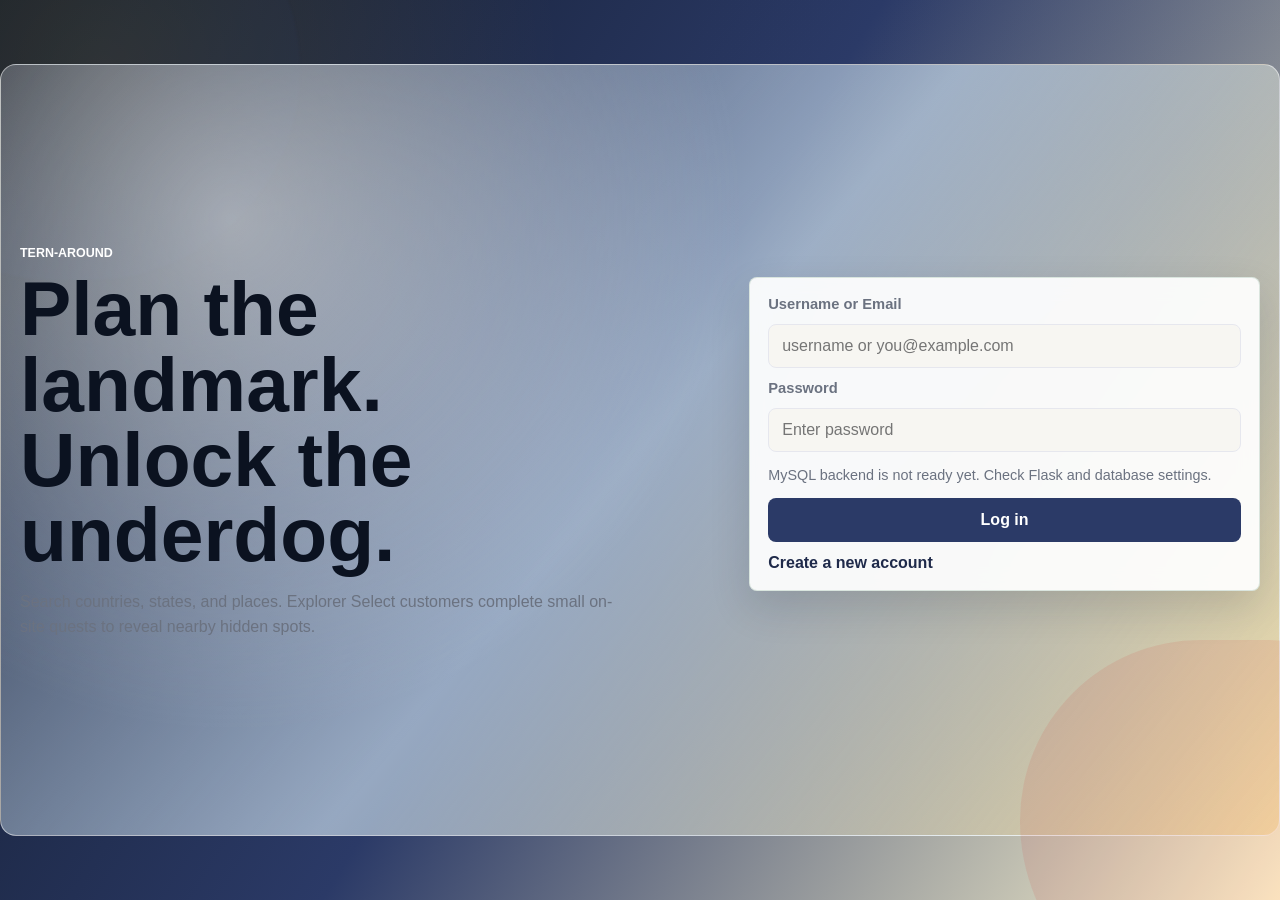
==== index.html @ 27c68b78 "supposed to add favicon" ====
<!DOCTYPE html>
<html lang="en">

<head>
  <meta charset="UTF-8">
  <meta name="viewport" content="width=device-width, initial-scale=1.0, viewport-fit=cover">
  <meta name="mobile-web-app-capable" content="yes">
  <meta name="apple-mobile-web-app-capable" content="yes">
  <meta name="apple-mobile-web-app-status-bar-style" content="default">
  <meta name="theme-color" content="#6366f1">
  <title>Tern-Around</title>
  <link rel="icon" type="image/png" href="favicon.ico" sizes="32x32">
  <link rel="apple-touch-icon" href="favicon.ico">
  <link rel="stylesheet" href="style.css">
</head>

<body>
  <main class="app-shell">
    <section class="login-screen" id="login-screen" aria-labelledby="login-title">
      <div class="brand-panel">
        <p class="eyebrow">Tern-Around</p>
        <h1 id="login-title">Plan the landmark. Unlock the underdog.</h1>
        <p>
          Search countries, states, and places. Explorer Select customers complete small
          on-site quests to reveal nearby hidden spots.
        </p>
      </div>

      <form class="login-card" id="login-form">
        <label for="login-identifier-input">Username or Email</label>
        <input id="login-identifier-input" name="loginIdentifier" type="text" placeholder="username or you@example.com"
          required>

        <label for="login-password-input">Password</label>
        <input id="login-password-input" name="password" type="password" placeholder="Enter password" required>

        <p class="api-status" id="login-status" aria-live="polite"></p>

        <button class="primary-action" type="submit">Log in</button>

        <button class="text-action" type="button" id="go-signup-button">Create a new account</button>
      </form>
    </section>

    <section class="login-screen is-hidden" id="signup-screen" aria-labelledby="signup-title">
      <div class="brand-panel">
        <p class="eyebrow">Tern-Around</p>
        <h1 id="signup-title">Create your travel account.</h1>
        <p>
          Sign up to save your profile, unlock Explorer Select access, and keep your quest progress.
        </p>
      </div>

      <form class="login-card" id="signup-form">
        <label for="signup-username-input">Username</label>
        <input id="signup-username-input" name="username" type="text" placeholder="Choose a username" required>

        <label for="signup-email-input">Email</label>
        <input id="signup-email-input" name="email" type="email" placeholder="you@example.com" required>

        <label for="signup-password-input">Password</label>
        <input id="signup-password-input" name="password" type="password" placeholder="Create password"
          minlength="8" autocomplete="new-password" required>

        <label for="signup-confirm-password-input">Confirm Password</label>
        <input id="signup-confirm-password-input" name="confirmPassword" type="password"
          placeholder="Re-enter password" minlength="8" autocomplete="new-password" required>

        <p class="form-help">Use at least 8 characters with uppercase, lowercase, a number, and a symbol.</p>

        <p class="api-status" id="signup-status" aria-live="polite"></p>

        <button class="primary-action" type="submit">Create account</button>

        <button class="text-action" type="button" id="go-login-button">Back to login</button>
      </form>
    </section>

    <section class="login-screen is-hidden" id="verify-screen" aria-labelledby="verify-title">
      <div class="brand-panel">
        <p class="eyebrow">Tern-Around</p>
        <h1 id="verify-title">Verify your email.</h1>
        <p>
          We sent a 6-digit verification code to your email. Enter it below to activate your account.
        </p>
      </div>

      <form class="login-card" id="verify-form">
        <label for="verify-email-input">Email</label>
        <input id="verify-email-input" name="email" type="email" placeholder="you@example.com" required>

        <label for="verify-code-input">Verification code</label>
        <input id="verify-code-input" name="code" type="text" minlength="6" maxlength="6" placeholder="123456" required>

        <p class="api-status" id="verify-status" aria-live="polite"></p>

        <button class="primary-action" type="submit">Verify email</button>
        <button class="text-action" type="button" id="resend-code-button">Resend code</button>
        <button class="text-action" type="button" id="verify-back-login-button">Back to login</button>
      </form>
    </section>

    <section class="app-view is-hidden" id="app-view" aria-label="Tern-Around travel app">
      <header class="top-bar" id="main-top-bar">
        <div>
          <p class="eyebrow">Tern-Around</p>
          <h1>Where to next?</h1>
        </div>
        <button type="button" class="avatar-chip" id="open-profile-button" aria-label="Open profile">
          <div class="avatar-circle" id="top-bar-avatar">
            <!-- avatar filled by JS -->
          </div>
          <span class="avatar-chip-name" id="user-name">Guest</span>
          <svg class="avatar-chip-caret" width="14" height="14" fill="none" stroke="currentColor" stroke-width="2.5"
            viewBox="0 0 24 24">
            <path stroke-linecap="round" stroke-linejoin="round" d="M19 9l-7 7-7-7" />
          </svg>
        </button>
      </header>

      <!-- hidden element kept for script compat -->
      <nav class="app-nav">
        <span id="pass-status" class="is-hidden">Explorer Select</span>
        <button type="button" class="app-nav-button" id="nav-wishlist-button">Wishlist</button>
      </nav>

      <section id="explore-section">
        <section class="search-panel" aria-label="Search and filters">
          <label for="search-input">Search places</label>
          <div class="api-search-row">
            <input id="search-input" type="search" placeholder="Describe a place, landmark, or feature">
            <button type="button" id="api-search-button">Find place</button>
          </div>
          <p class="api-status" id="api-status">
            Curated places are ready. Describe a place to match it to the best card.
          </p>

          <div class="filter-grid">
            <label>
              Country
              <select id="country-filter"></select>
            </label>
            <label>
              State
              <select id="state-filter"></select>
            </label>
            <label>
              Place type
              <select id="type-filter"></select>
            </label>
          </div>
        </section>

        <section class="content-grid">
          <aside class="place-results" aria-label="Places">
            <div class="section-heading">
              <span class="section-kicker">Explore</span>
              <h2 id="result-count">Places</h2>
            </div>
            <div class="place-list" id="place-list"></div>
          </aside>

          <article class="detail-panel" id="detail-panel" aria-live="polite"></article>
        </section>

        <section class="booking-panel" aria-labelledby="booking-title">
          <div class="section-heading">
            <div>
              <span class="section-kicker">Book</span>
              <h2 id="booking-title">Flights and stays</h2>
            </div>
            <p id="booking-destination">Select a place to build booking searches.</p>
          </div>

          <form class="booking-form" id="booking-form">
            <label>
              From
              <input id="origin-input" name="origin" type="text" placeholder="Leave blank to use nearest airport">
            </label>
            <label>
              Depart
              <input id="depart-date-input" name="departDate" type="date" required>
            </label>
            <label>
              Return
              <input id="return-date-input" name="returnDate" type="date">
            </label>
            <label>
              Travelers
              <input id="travelers-input" name="travelers" type="number" min="1" max="9" value="1" required>
            </label>
            <button class="primary-action" id="booking-search-button" type="submit">Find booking options</button>
          </form>

          <div class="booking-results" id="results-container" aria-live="polite">
            <p>Choose dates to compare routes, stays, and packages for the selected place.</p>
          </div>
        </section>
      </section>

      <section class="is-hidden" id="profile-section" aria-label="Profile section">
        <header class="profile-page-header">
          <div class="profile-header-left">
            <button type="button" class="back-button" id="close-profile-button">
              <svg width="20" height="20" fill="none" stroke="currentColor" stroke-width="2" viewBox="0 0 24 24">
                <path stroke-linecap="round" stroke-linejoin="round" d="M10 19l-7-7m0 0l7-7m-7 7h18"></path>
              </svg>
              Back to Explore
            </button>
            <h1 class="profile-page-title">Your Profile</h1>
          </div>
          <button type="button" class="logout-button" id="profile-logout-button">
            <svg width="18" height="18" fill="none" stroke="currentColor" stroke-width="2" viewBox="0 0 24 24">
              <path stroke-linecap="round" stroke-linejoin="round"
                d="M17 16l4-4m0 0l-4-4m4 4H7m6 4v1a3 3 0 01-3 3H6a3 3 0 01-3-3V7a3 3 0 013-3h4a3 3 0 013 3v1" />
            </svg>
            Log out
          </button>
        </header>
        <div class="content-grid profile-grid">
          <article class="detail-panel profile-card">
            <div class="detail-content">
              <div class="section-heading">
                <div>
                  <span class="section-kicker">Profile</span>
                  <h2>Contact details</h2>
                </div>
              </div>
              <div id="profile-contact-details"></div>
            </div>
          </article>

          <article class="detail-panel profile-card">
            <div class="detail-content">
              <div class="section-heading">
                <div>
                  <span class="section-kicker">Achievements</span>
                  <h2>Visited badges</h2>
                </div>
              </div>
              <div id="profile-badges"></div>
            </div>
          </article>
        
              <article class="detail-panel profile-card">
                <div class="detail-content">
                  <div class="section-heading">
                    <div>
                      <span class="section-kicker">Wishlist</span>
                      <h2>Wishlist badges</h2>
                    </div>
                  </div>
                  <div id="profile-wishlist-badges"></div>
                </div>
              </article>
        </div>
      </section>

      <section class="is-hidden" id="badges-all-section" aria-label="All visited locations">
        <header class="profile-page-header">
          <div class="profile-header-left">
            <button type="button" class="back-button" id="badges-back-button">
              <svg width="20" height="20" fill="none" stroke="currentColor" stroke-width="2" viewBox="0 0 24 24"><path stroke-linecap="round" stroke-linejoin="round" d="M10 19l-7-7m0 0l7-7m-7 7h18"></path></svg>
              Back to Profile
            </button>
            <h1 class="profile-page-title">Visited Locations</h1>
          </div>
        </header>
        <div id="badges-all-grid"></div>
      </section>

      <section class="is-hidden" id="wishlist-section" aria-label="Wishlist section">
        <header class="profile-page-header">
          <div class="profile-header-left">
            <button type="button" class="back-button" id="wishlist-back-button">
              <svg width="20" height="20" fill="none" stroke="currentColor" stroke-width="2" viewBox="0 0 24 24"><path stroke-linecap="round" stroke-linejoin="round" d="M10 19l-7-7m0 0l7-7m-7 7h18"></path></svg>
              Back to Explore
            </button>
            <h1 class="profile-page-title">Wishlist</h1>
          </div>
        </header>
        <article class="detail-panel wishlist-card">
          <div class="detail-content">
            <div class="section-heading">
              <div>
                <span class="section-kicker">Wishlist</span>
                <h2>Saved locations</h2>
              </div>
            </div>
            <div id="wishlist-list"></div>
          </div>
        </article>
      </section>
    </section>
  </main>

  <!-- Logout confirmation modal -->
  <div class="modal-backdrop is-hidden" id="logout-modal" role="dialog" aria-modal="true"
    aria-labelledby="logout-modal-title">
    <div class="modal-card">
      <div class="modal-icon">👋</div>
      <h2 id="logout-modal-title">Log out?</h2>
      <p>You'll need to sign back in to access your saved trips and profile.</p>
      <div class="modal-actions">
        <button type="button" class="modal-cancel-btn" id="logout-cancel-btn">Cancel</button>
        <button type="button" class="modal-confirm-btn" id="logout-confirm-btn">Yes, log out</button>
      </div>
    </div>
  </div>

  <script src="script.js"></script>
</body>

</html>
---- style.css ----
:root {
  color-scheme: light;
  --ink: #0b1220; /* deep ink */
  --muted: #6b7280; /* soft gray */
  --paper: #f7f6f2; /* warm off-white */
  --panel: #ffffff;
  --line: #e6e7ee; /* subtle divider */
  --accent: #2b3a67; /* Pokemon Go navy */
  --accent-dark: #1f2a4a; /* darker navy */
  --sun: #ffd400; /* Pokemon yellow accent */
  --coral: #d62e2e; /* pokeball red */
  --sky: #d9e9ff; /* pale sky */
  --shadow: 0 16px 40px rgba(11, 18, 32, 0.14);
}

* {
  box-sizing: border-box;
}

body {
  margin: 0;
  min-height: 100vh;
  font-family: Arial, Helvetica, sans-serif;
  color: var(--ink);
  background:
    radial-gradient(circle at 8% 8%, rgba(255, 212, 64, 0.12), transparent 32%),
    radial-gradient(circle at 90% 12%, rgba(43, 58, 103, 0.12), transparent 34%),
    linear-gradient(122deg, #0f1724 0%, #2b3a67 48%, #fff7d0 100%);
  background-attachment: fixed;
  background-size: cover;
  background-position: center;
}

body::before,
body::after {
  content: "";
  position: fixed;
  z-index: -1;
  pointer-events: none;
}

body::before {
  top: -140px;
  left: -120px;
  width: 420px;
  height: 420px;
  border-radius: 45% 55% 55% 45%;
  background: rgba(43, 58, 103, 0.12);
  filter: blur(1px);
}

body::after {
  right: -120px;
  bottom: -120px;
  width: 380px;
  height: 380px;
  border-radius: 58% 42% 36% 64%;
  background: rgba(214, 46, 46, 0.10);
}

button,
input,
select,
textarea {
  font: inherit;
}

button,
input,
select,
a {
  border-radius: 8px;
}

button {
  cursor: pointer;
}

.app-shell {
  width: min(1240px, calc(100% - 32px));
  min-height: 100vh;
  margin: 0 auto;
  padding: 28px 0;
}

.is-hidden {
  display: none !important;
}

.login-screen {
  position: relative;
  min-height: calc(100vh - 56px);
  display: grid;
  grid-template-columns: minmax(280px, 0.95fr) minmax(320px, 0.7fr);
  align-items: center;
  gap: 36px;
}

.login-screen::before {
  content: "";
  position: absolute;
  inset: 36px -20px;
  z-index: -1;
  border-radius: 16px;
  background:
    radial-gradient(circle at 18% 20%, rgba(255, 255, 255, 0.48), transparent 42%),
    linear-gradient(130deg, rgba(43, 58, 103, 0.14), rgba(223, 243, 255, 0.6), rgba(244, 185, 66, 0.24));
  border: 1px solid rgba(255, 255, 255, 0.5);
}

.brand-panel {
  max-width: 620px;
}

.eyebrow,
.section-kicker,
.lock-label,
.unlock-label {
  display: block;
  margin: 0 0 8px;
  color: var(--accent-dark);
  font-size: 0.78rem;
  font-weight: 700;
  letter-spacing: 0;
  text-transform: uppercase;
}

/* Top-bar eyebrow should be light on dark header */
#main-top-bar .eyebrow {
  color: #ffffff;
}

h1,
h2,
h3,
p {
  margin-top: 0;
}

h1 {
  margin-bottom: 18px;
  font-size: clamp(2.35rem, 6vw, 5.4rem);
  line-height: 0.98;
}

h2 {
  margin-bottom: 0;
}

h3 {
  margin-bottom: 8px;
}

p {
  color: var(--muted);
  line-height: 1.55;
}

.login-card,
.search-panel,
.place-results,
.detail-panel,
.user-card,
.booking-panel {
  border: 1px solid rgba(215, 227, 220, 0.92);
  border-radius: 8px;
  background: rgba(255, 255, 255, 0.92);
  box-shadow: var(--shadow);
  backdrop-filter: blur(10px);
}

.login-card .api-status {
  min-height: 1.1rem;
}

.login-card {
  display: grid;
  gap: 12px;
  padding: 18px;
  margin-bottom: 2rem;
}

.login-screen .brand-panel {
  padding-right: 8px;
}

/* Ensure the small eyebrow in the login/brand panel is visible on dark background */
.login-screen .brand-panel .eyebrow {
  color: #ffffff;
}

.login-card label,
.search-panel label,
.booking-form label {
  color: var(--muted);
  font-size: 0.92rem;
  font-weight: 700;
}

/* Prevent long label text from overflowing their containers */
.login-card label {
  overflow-wrap: anywhere;
  word-break: break-word;
}

.login-card input,
.search-panel input,
.search-panel select,
.booking-form input {
  width: 100%;
  min-width: 0;
  border: 1px solid var(--line);
  padding: 12px 13px;
  color: var(--ink);
  background: var(--paper);
}

.login-card input:focus,
.search-panel input:focus,
.search-panel select:focus,
.booking-form input:focus {
  outline: 3px solid rgba(43, 58, 103, 0.22);
  border-color: var(--accent);
}

.select-toggle {
  display: flex;
  align-items: center;
  gap: 8px;
  min-height: 42px;
  margin-top: 4px;
  padding: 9px 10px;
  border: 1px solid var(--line);
  border-radius: 8px;
  color: var(--muted);
  background: var(--paper);
  cursor: pointer;
}

.select-toggle input {
  width: 18px;
  height: 18px;
  accent-color: var(--accent);
}

.primary-action {
  min-height: 44px;
  border: 0;
  padding: 0 16px;
  color: #ffffff;
  font-weight: 700;
  background: var(--accent);
}

.primary-action:hover {
  background: var(--accent-dark);
}

.text-action {
  border: 0;
  padding: 0;
  color: var(--accent-dark);
  font-weight: 700;
  text-align: left;
  background: transparent;
}

.text-action:hover {
  color: var(--coral);
}

.top-bar {
  display: flex;
  align-items: flex-start;
  justify-content: space-between;
  gap: 18px;
  margin-bottom: 18px;
}

.app-nav {
  display: flex;
  gap: 10px;
  margin-bottom: 18px;
}

.app-nav-button {
  min-height: 38px;
  border: 1px solid var(--line);
  padding: 0 14px;
  color: var(--ink);
  font-weight: 700;
  background: rgba(255, 255, 255, 0.82);
}

.app-nav-button.is-active {
  color: #ffffff;
  border-color: var(--accent);
  background: var(--accent);
}

.top-bar h1 {
  margin-bottom: 0;
  font-size: clamp(2rem, 5vw, 4.2rem);
}

/* Make main headings and back/profile labels light for contrast */
.top-bar h1,
.profile-page-title,
.back-button {
  color: #ffffff;
  text-shadow: 0 2px 6px rgba(11, 18, 32, 0.55);
}

.back-button svg,
.profile-page-header svg,
#main-top-bar svg {
  color: inherit; /* ensure svg strokes follow text color */
}

.secondary-action {
  min-height: 44px;
  border: 1px solid var(--line);
  padding: 0 16px;
  color: var(--ink);
  font-weight: 700;
  background: #eaf5ef;
}

.secondary-action:hover {
  border-color: var(--accent);
}

.user-card {
  display: grid;
  gap: 6px;
  min-width: 220px;
  padding: 14px;
}

.user-card span {
  color: var(--muted);
}

.user-card button {
  min-height: 34px;
  border: 1px solid var(--line);
  color: var(--ink);
  background: var(--sky);
}

.search-panel {
  display: grid;
  gap: 12px;
  margin-bottom: 18px;
  padding: 18px;
}

.booking-panel {
  display: grid;
  gap: 14px;
  margin-top: 18px;
  padding: 18px;
}

.api-search-row {
  display: grid;
  grid-template-columns: 1fr auto;
  gap: 10px;
}

.api-search-row button {
  border: 0;
  padding: 0 16px;
  color: #ffffff;
  font-weight: 700;
  background: var(--accent);
}

.api-search-row button:hover {
  background: var(--accent-dark);
}

.api-search-row button:disabled {
  cursor: wait;
  opacity: 0.72;
}

.api-status,
.source-note {
  margin-bottom: 0;
  font-size: 0.9rem;
}

.filter-grid {
  display: grid;
  grid-template-columns: repeat(3, minmax(0, 1fr));
  gap: 12px;
}

.filter-grid label {
  display: grid;
  gap: 7px;
}

.booking-form {
  display: grid;
  grid-template-columns: minmax(180px, 1.2fr) repeat(3, minmax(130px, 0.8fr)) auto;
  align-items: end;
  gap: 12px;
}

.booking-form label {
  display: grid;
  gap: 7px;
}

.booking-results {
  display: grid;
  grid-template-columns: repeat(3, minmax(0, 1fr));
  gap: 12px;
}

.booking-results > p {
  grid-column: 1 / -1;
  margin-bottom: 0;
}

.booking-card {
  display: grid;
  gap: 8px;
  min-width: 0;
  padding: 14px;
  border: 1px solid var(--line);
  border-radius: 8px;
  background: var(--paper);
}

.booking-card span {
  color: var(--accent-dark);
  font-size: 0.78rem;
  font-weight: 700;
  text-transform: uppercase;
}

.booking-card h3,
.booking-card p {
  margin-bottom: 0;
}

.booking-card small {
  color: var(--muted);
}

.booking-card a {
  display: inline-flex;
  align-items: center;
  justify-content: center;
  min-height: 38px;
  margin-top: 4px;
  padding: 0 12px;
  color: #ffffff;
  font-weight: 700;
  text-decoration: none;
  background: var(--accent);
}

.booking-card a:hover {
  background: var(--accent-dark);
}

.content-grid {
  display: grid;
  grid-template-columns: minmax(280px, 0.82fr) minmax(360px, 1.18fr);
  align-items: start;
  gap: 18px;
}

.place-results {
  padding: 16px;
}

.section-heading {
  display: flex;
  align-items: flex-start;
  justify-content: space-between;
  gap: 12px;
  margin-bottom: 12px;
}

.place-list {
  display: grid;
  gap: 10px;
  max-height: 720px;
  overflow: auto;
  padding-right: 4px;
}

.place-card {
  display: grid;
  grid-template-columns: 108px 1fr;
  gap: 12px;
  width: 100%;
  min-width: 0;
  padding: 0;
  border: 1px solid var(--line);
  color: var(--ink);
  text-align: left;
  background: var(--panel);
  overflow: hidden;
}

.place-card.is-active {
  border-color: var(--accent);
  box-shadow: inset 0 0 0 2px rgba(43, 58, 103, 0.18);
}

.place-card img {
  width: 108px;
  height: 112px;
  object-fit: cover;
}

.place-card span {
  display: grid;
  align-content: center;
  gap: 4px;
  min-width: 0;
  padding: 10px 10px 10px 0;
}

.place-card strong,
.place-card small,
.place-card em {
  overflow-wrap: anywhere;
}

.place-card small {
  color: var(--muted);
}

.place-card em {
  color: var(--accent-dark);
  font-style: normal;
  font-weight: 700;
}

.detail-panel {
  overflow: hidden;
}

.detail-image {
  width: 100%;
  height: 260px;
  object-fit: cover;
}

.detail-content {
  display: grid;
  gap: 16px;
  padding: 18px;
}

.detail-heading {
  display: flex;
  align-items: flex-start;
  justify-content: space-between;
  gap: 14px;
}

.type-pill {
  flex: 0 0 auto;
  padding: 8px 10px;
  border-radius: 8px;
  color: var(--accent-dark);
  font-weight: 700;
  background: var(--sky);
}

.travel-actions {
  display: grid;
  grid-template-columns: repeat(2, minmax(0, 1fr));
  gap: 10px;
}

.travel-actions a {
  display: grid;
  gap: 5px;
  min-width: 0;
  min-height: 64px;
  padding: 12px;
  border: 1px solid var(--line);
  color: var(--ink);
  text-decoration: none;
  background: var(--paper);
}

.travel-actions a:hover {
  border-color: var(--accent);
}

.travel-actions span {
  font-weight: 700;
}

.travel-actions small {
  color: var(--muted);
}

.transport-panel,
.ticket-panel,
.quest-panel,
.hidden-panel,
.empty-state {
  padding: 16px;
  border-radius: 8px;
}

.transport-panel {
  background: var(--paper);
}

.transport-panel ul {
  display: grid;
  gap: 8px;
  margin: 0;
  padding-left: 20px;
  color: var(--muted);
}

.ticket-panel {
  border: 1px solid var(--line);
  background: #fbfdfc;
}

.ticket-links {
  display: grid;
  grid-template-columns: repeat(3, minmax(0, 1fr));
  gap: 10px;
}

.ticket-links a {
  display: grid;
  gap: 5px;
  min-height: 72px;
  padding: 12px;
  border: 1px solid var(--line);
  color: var(--ink);
  text-decoration: none;
  background: var(--paper);
}

.ticket-links a:hover {
  border-color: var(--accent);
}

.ticket-links span {
  font-weight: 700;
}

.ticket-links small {
  color: var(--muted);
}

.quest-panel {
  border: 1px solid #f3d9a0;
  background: #fff7d0;
}

.quest-panel.is-complete {
  border-color: rgba(43, 58, 103, 0.12);
  background: var(--sky);
}

.quest-panel.is-complete .primary-action {
  color: var(--accent-dark);
  background: #fff7d0;
}

.detail-actions-row {
  display: grid;
  grid-template-columns: repeat(2, minmax(0, 1fr));
  gap: 10px;
}

.hidden-panel {
  border: 1px dashed #b8c9c0;
  background: var(--paper);
}

.hidden-panel.is-unlocked {
  border-style: solid;
  border-color: rgba(232, 93, 79, 0.45);
  background: #fff1ef;
}

.unlock-label {
  color: var(--coral);
}

.hidden-panel dl {
  display: grid;
  gap: 10px;
  margin: 14px 0 0;
}

.hidden-panel dl div {
  display: grid;
  grid-template-columns: 92px 1fr;
  gap: 10px;
}

.hidden-panel dt {
  color: var(--muted);
  font-weight: 700;
}

.hidden-panel dd {
  margin: 0;
}

.empty-state {
  border: 1px dashed var(--line);
  color: var(--muted);
  background: rgba(246, 250, 248, 0.82);
}

.empty-state p {
  margin-bottom: 0;
}

.profile-grid {
  grid-template-columns: repeat(2, minmax(0, 1fr));
}

.profile-card,
.wishlist-card {
  min-height: 260px;
}

.profile-list {
  display: grid;
  gap: 12px;
  margin: 0;
}

.profile-list div {
  display: grid;
  grid-template-columns: 140px 1fr;
  gap: 10px;
  padding: 10px 0;
  border-bottom: 1px dashed var(--line);
}

.profile-list dt {
  color: var(--muted);
  font-weight: 700;
}

.profile-list dd {
  margin: 0;
  font-weight: 700;
}

.profile-form {
  display: grid;
  gap: 14px;
}

.profile-form-grid {
  display: grid;
  grid-template-columns: minmax(0, 1fr);
  gap: 8px;
}

.profile-form-grid label,
.location-note-form label {
  color: var(--muted);
  font-size: 0.9rem;
  font-weight: 700;
}

.profile-form-grid input,
.location-note-form input,
.location-note-form textarea {
  width: 100%;
  border: 1px solid var(--line);
  padding: 11px 12px;
  border-radius: 8px;
  color: var(--ink);
  background: var(--paper);
}

.phone-input-group,
.phone-code-input-group {
  display: flex;
  gap: 8px;
  align-items: center;
}

.phone-input-group input,
.phone-code-input-group input {
  flex: 1;
  margin: 0;
}

.phone-code-input-container {
  margin-top: 12px;
}

.phone-verify-button {
  padding: 11px 16px;
  border: 1px solid var(--line);
  border-radius: 8px;
  background: var(--paper);
  color: var(--ink);
  font-size: 0.9rem;
  font-weight: 600;
  cursor: pointer;
  white-space: nowrap;
  transition: all 0.3s ease;
}

.phone-verify-button:hover {
  background: var(--accent);
  color: white;
  border-color: var(--accent);
}

.phone-verify-button:disabled {
  background: var(--accent);
  color: white;
  border-color: var(--accent);
  cursor: default;
  opacity: 0.8;
}

.phone-verify-status {
  font-size: 0.85rem;
  display: block;
  margin-top: 4px;
  color: var(--muted);
}

.phone-verify-status.success {
  color: var(--accent);
  font-weight: 600;
}

.phone-verify-status.error {
  color: var(--coral);
  font-weight: 600;
}

.location-note-form {
  display: grid;
  gap: 7px;
  margin-top: 12px;
}

.location-note-actions {
  display: flex;
  align-items: center;
  gap: 10px;
}

.profile-footer-actions {
  display: flex;
  justify-content: flex-end;
  margin-top: 14px;
}

.badge-grid {
  display: grid;
  gap: 7px;
  max-height: 52vh;
  overflow: auto;
  padding-right: 4px;
}

.badge-card {
  padding: 10px;
  border: 1px solid var(--line);
  border-radius: 8px;
  background: linear-gradient(120deg, #eef6ff, #fff7d0);
}

.badge-card.compact-badge h3 {
  margin: 0;
  font-size: 0.95rem;
}

.badge-card.compact-badge p {
  margin: 2px 0;
  font-size: 0.86rem;
}

.badge-card.compact-badge.has-photo {
  display: grid;
  grid-template-columns: minmax(0, 1fr) 84px;
  gap: 10px;
  align-items: center;
}

.badge-copy {
  min-width: 0;
}

.badge-photo {
  width: 84px;
  height: 84px;
  object-fit: cover;
  border-radius: 6px;
  border: 1px solid var(--line);
  justify-self: end;
}

.badge-meta {
  display: block;
  margin-top: 1px;
  color: var(--muted);
  font-size: 0.78rem;
}

.visit-capture-panel {
  margin-top: 12px;
  padding: 10px;
  border: 1px solid var(--line);
  border-radius: 10px;
  background: var(--paper);
}

.visit-capture-panel video {
  width: 100%;
  max-height: 240px;
  border-radius: 8px;
  background: #101010;
  object-fit: cover;
}

.visit-capture-actions {
  display: flex;
  gap: 8px;
  flex-wrap: wrap;
  margin-top: 8px;
}

.capture-status {
  margin: 8px 0 0;
  color: var(--muted);
  font-size: 0.84rem;
}

.capture-status.success {
  color: var(--accent);
  font-weight: 700;
}

.capture-status.error {
  color: var(--coral);
  font-weight: 700;
}

.badge-card h3,
.badge-card p {
  margin-bottom: 0;
}

.wishlist-entry {
  display: flex;
  align-items: center;
  justify-content: space-between;
  gap: 12px;
  padding: 14px;
  border: 1px solid var(--line);
  border-radius: 8px;
  background: var(--paper);
  margin-bottom: 10px;
}

.wishlist-entry h3,
.wishlist-entry p,
.wishlist-entry small {
  margin: 0;
}

.wishlist-entry p {
  color: var(--muted);
}

.wishlist-actions {
  display: flex;
  gap: 8px;
}

@media (max-width: 920px) {
  .login-screen,
  .content-grid {
    grid-template-columns: 1fr;
  }

  .top-bar {
    display: grid;
  }

  .user-card {
    width: min(100%, 360px);
  }

  .place-list {
    max-height: none;
  }

  .profile-grid {
    grid-template-columns: 1fr;
  }
}

@media (max-width: 640px) {
  .login-screen::before {
    inset: 125px -16px 20px;
  }

  .login-screen {
    min-height: auto;
    grid-template-columns: 1fr;
    align-items: start;
    gap: 12px;
    padding: 24px 0 12px;
  }

  .brand-panel {
    max-width: none;
    padding: 0;
  }

  .login-screen h1 {
    margin-top: 100px;
    margin-bottom: 12px;
    font-size: 1.8rem;
  }

  .login-screen .brand-panel p {
    margin-bottom: 14px;
    font-size: 0.95rem;
  }

  .app-shell {
    width: min(100% - 24px, 1240px);
    padding: 18px 0;
  }

  .filter-grid,
  .ticket-links,
  .travel-actions,
  .detail-actions-row,
  .booking-form,
  .booking-results {
    grid-template-columns: 1fr;
  }

  .api-search-row {
    grid-template-columns: minmax(0, 1fr) auto;
  }

  .api-search-row input {
    min-width: 0;
  }

  .detail-heading {
    display: grid;
  }

  .place-card {
    grid-template-columns: 92px 1fr;
  }

  .place-card img {
    width: 92px;
  }

  .hidden-panel dl div {
    grid-template-columns: 1fr;
    gap: 3px;
  }

  .wishlist-entry {
    display: grid;
  }

  .wishlist-actions {
    justify-content: start;
  }

  .app-nav {
    display: grid;
    grid-template-columns: repeat(2, minmax(0, 1fr));
  }

  .badge-card.compact-badge.has-photo {
    grid-template-columns: minmax(0, 1fr) 72px;
    gap: 8px;
  }

  .badge-photo {
    width: 72px;
    height: 72px;
  }
}


/* ═══════════════════════════════════════════════
   PATCH: Horizontal infinite-scroll place strip
   Paste this at the BOTTOM of style.css
   ═══════════════════════════════════════════════ */

/* ── Restructure explore layout to be full-width stacked ── */
#explore-section .content-grid {
  display: flex;
  flex-direction: column;
  gap: 18px;
}

/* ── Place results: full width, no fixed height ── */
.place-results {
  width: 100%;
  padding: 16px;
}

/* ── The scroll strip itself ── */
.place-list {
  display: flex;
  flex-direction: row;
  flex-wrap: wrap;
  gap: 12px;
  max-height: none;
  overflow-x: visible;
  overflow-y: visible;
  padding-bottom: 10px;
}



/* ── Each card: fixed width so they don't shrink ── */
.place-card {
  flex: 0 0 230px;
  display: flex;
  flex-direction: column;
  grid-template-columns: unset;
  min-width: 0;
  overflow: hidden;
  transition: box-shadow 0.18s, border-color 0.18s;
}

.place-card:hover {
  box-shadow: 0 6px 22px rgba(43, 58, 103, 0.18);
}

.place-card img {
  width: 100%;
  height: 130px;
  object-fit: cover;
  flex-shrink: 0;
}

.place-card span {
  display: flex;
  flex-direction: column;
  gap: 3px;
  padding: 10px 12px;
  align-content: unset;
}

/* ── Sentinel / loader card ── */
.place-list-sentinel {
  flex: 0 0 60px;
  display: flex;
  align-items: center;
  justify-content: center;
  color: var(--muted);
  font-size: 0.82rem;
}

.scroll-loader {
  width: 22px;
  height: 22px;
  border: 3px solid var(--line);
  border-top-color: var(--accent);
  border-radius: 50%;
  animation: spin 0.7s linear infinite;
}

@keyframes spin {
  to { transform: rotate(360deg); }
}

/* ── Detail panel: full width below the strip ── */
#explore-section .detail-panel {
  width: 100%;
}

/* ── Revert old side-by-side rule for explore ── */
@media (max-width: 920px) {
  #explore-section .content-grid {
    grid-template-columns: unset;
  }

  .place-card {
    flex: 0 0 190px;
  }

  .place-card img {
    height: 110px;
  }
}

@media (max-width: 640px) {
  #explore-section .place-list {
    display: flex;
    flex-direction: row;
    flex-wrap: nowrap;
    gap: 12px;
    overflow-x: auto;
    overflow-y: hidden;
    max-height: none;
    padding: 4px 2px 12px;
    scroll-snap-type: x proximity;
    -webkit-overflow-scrolling: touch;
  }

  #explore-section .place-card {
    flex: 0 0 min(78vw, 260px);
    scroll-snap-align: start;
  }

  .place-card {
    flex: 0 0 min(78vw, 260px);
  }

  .place-card img {
    height: 95px;
  }
}

/* =====================================================
   Compatibility styles for new profile/avatar features
   ===================================================== */

/* Top-bar avatar chip */
.avatar-chip {
  display: inline-flex;
  align-items: center;
  gap: 10px;
  min-height: 44px;
  padding: 0;
  border: 0;
  color: var(--ink);
  background: transparent;
  box-shadow: none;
  max-width: none;
}

.avatar-chip:hover {
  border-color: transparent;
}

.avatar-circle {
  width: 36px;
  height: 36px;
  border-radius: 999px;
  display: flex;
  align-items: center;
  justify-content: center;
  font-size: 1.05rem;
  line-height: 1;
  flex-shrink: 0;
  border: 2px solid rgba(43, 58, 103, 0.35);
  box-shadow: 0 0 0 2px rgba(255, 255, 255, 0.85);
}

.avatar-chip-name {
  max-width: 90px;
  overflow: hidden;
  text-overflow: ellipsis;
  white-space: nowrap;
  font-weight: 700;
  font-size: 0.78rem;
  line-height: 1;
  display: none;
}

.avatar-chip-caret {
  color: var(--muted);
  flex-shrink: 0;
}

/* Profile page header and actions */
.profile-page-header {
  display: flex;
  align-items: flex-start;
  justify-content: space-between;
  gap: 12px;
  margin-bottom: 14px;
  flex-wrap: nowrap;
}

.profile-header-left {
  min-width: 0;
}

.profile-page-title {
  margin: 8px 0 0;
  font-size: clamp(1.6rem, 3.8vw, 2.4rem);
  line-height: 1.1;
}

.back-button {
  display: inline-flex;
  align-items: center;
  gap: 8px;
  border: 0;
  padding: 0;
  color: #ffffff;
  font-weight: 700;
  background: transparent;
}

.back-button:hover {
  color: var(--sun);
}

.logout-button {
  display: inline-flex;
  align-items: center;
  gap: 8px;
  min-height: 40px;
  border: 1px solid #f3c6bf;
  padding: 0 12px;
  color: #9f2f21;
  font-weight: 700;
  background: #fff4f1;
  margin-left: auto;
}

.logout-button:hover {
  border-color: #e58a7c;
  background: #ffeae6;
}

/* Avatar picker in profile */
.avatar-picker-section {
  margin-bottom: 8px;
}

.avatar-preview-card {
  display: flex;
  flex-direction: column;
  align-items: center;
  justify-content: center;
  padding: 4px 0 8px;
  margin-bottom: 10px;
  border: 0;
  border-radius: 0;
  background: transparent;
}

.avatar-preview-circle {
  width: 72px;
  height: 72px;
  border-radius: 999px;
  display: flex;
  align-items: center;
  justify-content: center;
  font-size: 2rem;
  line-height: 1;
  flex-shrink: 0;
  border: 3px solid rgba(43, 58, 103, 0.35);
  box-shadow: 0 0 0 3px rgba(255, 255, 255, 0.9);
}

.avatar-preview-name {
  margin: 10px 0 0;
  color: var(--ink);
  font-size: 0.9rem;
  font-weight: 700;
  text-align: center;
}

.avatar-picker-label {
  margin-bottom: 8px;
  color: var(--muted);
  font-size: 0.86rem;
  font-weight: 700;
}

.avatar-picker-grid {
  display: flex;
  flex-wrap: wrap;
  gap: 10px;
}

.avatar-picker-item {
  width: 42px;
  height: 42px;
  border-radius: 999px;
  border: 2px solid transparent;
  display: flex;
  align-items: center;
  justify-content: center;
  font-size: 1.1rem;
  line-height: 1;
  box-shadow: 0 2px 7px rgba(23, 33, 29, 0.2);
}

.avatar-picker-item:hover {
  transform: translateY(-1px);
}

.avatar-picker-item.is-selected {
  border-color: var(--ink);
  box-shadow: 0 0 0 2px rgba(43, 58, 103, 0.24);
}

/* Badges strip inside profile */
.badge-strip {
  display: flex;
  gap: 10px;
  overflow-x: auto;
  overflow-y: hidden;
  padding-bottom: 8px;
}

.badge-chip {
  flex: 0 0 190px;
  display: grid;
  grid-template-columns: 40px 1fr;
  gap: 10px;
  align-items: center;
  padding: 10px;
  border: 1px solid var(--line);
  border-radius: 8px;
  background: linear-gradient(120deg, #eef6ff, #fff7d0);
}

.badge-chip-emoji {
  width: 40px;
  height: 40px;
  border-radius: 999px;
  display: flex;
  align-items: center;
  justify-content: center;
  background: #ffffff;
  overflow: hidden;
}

.badge-chip-emoji img {
  width: 100%;
  height: 100%;
  object-fit: cover;
}

.badge-chip-info {
  min-width: 0;
  display: grid;
  gap: 2px;
}

.badge-chip-info strong,
.badge-chip-info small {
  overflow: hidden;
  text-overflow: ellipsis;
  white-space: nowrap;
}

.badge-chip-date {
  color: var(--accent-dark);
  font-weight: 700;
}

.badge-strip-all-btn {
  flex: 0 0 72px;
  display: inline-flex;
  align-items: center;
  justify-content: center;
  gap: 5px;
  border: 1px dashed var(--accent);
  color: var(--accent-dark);
  font-weight: 700;
  background: var(--paper);
}

.badge-strip-all-btn:hover {
  background: #e4f4ed;
}

/* All badges page */
#badges-all-grid {
  width: 100%;
}

.badges-all-grid-inner {
  display: grid;
  grid-template-columns: repeat(auto-fill, minmax(240px, 1fr));
  gap: 10px;
}

/* Logout confirmation modal */
.modal-backdrop {
  position: fixed;
  inset: 0;
  z-index: 1200;
  display: flex;
  align-items: center;
  justify-content: center;
  padding: 16px;
  background: rgba(0, 0, 0, 0.35);
}

.modal-card {
  width: min(420px, 100%);
  border: 1px solid var(--line);
  border-radius: 12px;
  padding: 18px;
  background: #ffffff;
  box-shadow: var(--shadow);
  text-align: center;
}

.modal-icon {
  font-size: 1.8rem;
  margin-bottom: 8px;
}

.modal-card h2 {
  margin: 0 0 8px;
}

.modal-card p {
  margin: 0 0 14px;
}

.modal-actions {
  display: flex;
  justify-content: center;
  gap: 10px;
}

.modal-cancel-btn,
.modal-confirm-btn {
  min-height: 38px;
  border: 1px solid var(--line);
  padding: 0 14px;
  font-weight: 700;
}

.modal-cancel-btn {
  color: var(--ink);
  background: #f0f5f2;
}

.modal-confirm-btn {
  color: #ffffff;
  border-color: #ba3e2f;
  background: #c74a3a;
}

.modal-confirm-btn:hover {
  background: #aa3f31;
}

@media (max-width: 920px) {
  #main-top-bar.top-bar {
    display: flex;
    align-items: flex-start;
    justify-content: space-between;
  }

  #main-top-bar > div {
    min-width: 0;
  }

  #main-top-bar .avatar-chip {
    margin-left: auto;
  }

  .profile-page-header {
    display: flex;
    align-items: flex-start;
    justify-content: space-between;
  }

  .avatar-chip {
    width: 44px;
    max-width: none;
  }
}

@media (max-width: 640px) {
  .badge-chip {
    flex: 0 0 170px;
  }

  .modal-actions {
    display: grid;
    grid-template-columns: 1fr;
  }

  #main-top-bar .avatar-chip {
    max-width: none;
  }

  .avatar-preview-circle {
    width: 64px;
    height: 64px;
    font-size: 1.7rem;
  }
}

#open-profile-button.avatar-chip {
  width: 44px;
  height: 44px;
  min-height: 44px;
  border-radius: 999px;
  justify-content: center;
  overflow: hidden;
}

#open-profile-button .avatar-chip-caret {
  display: none;
}
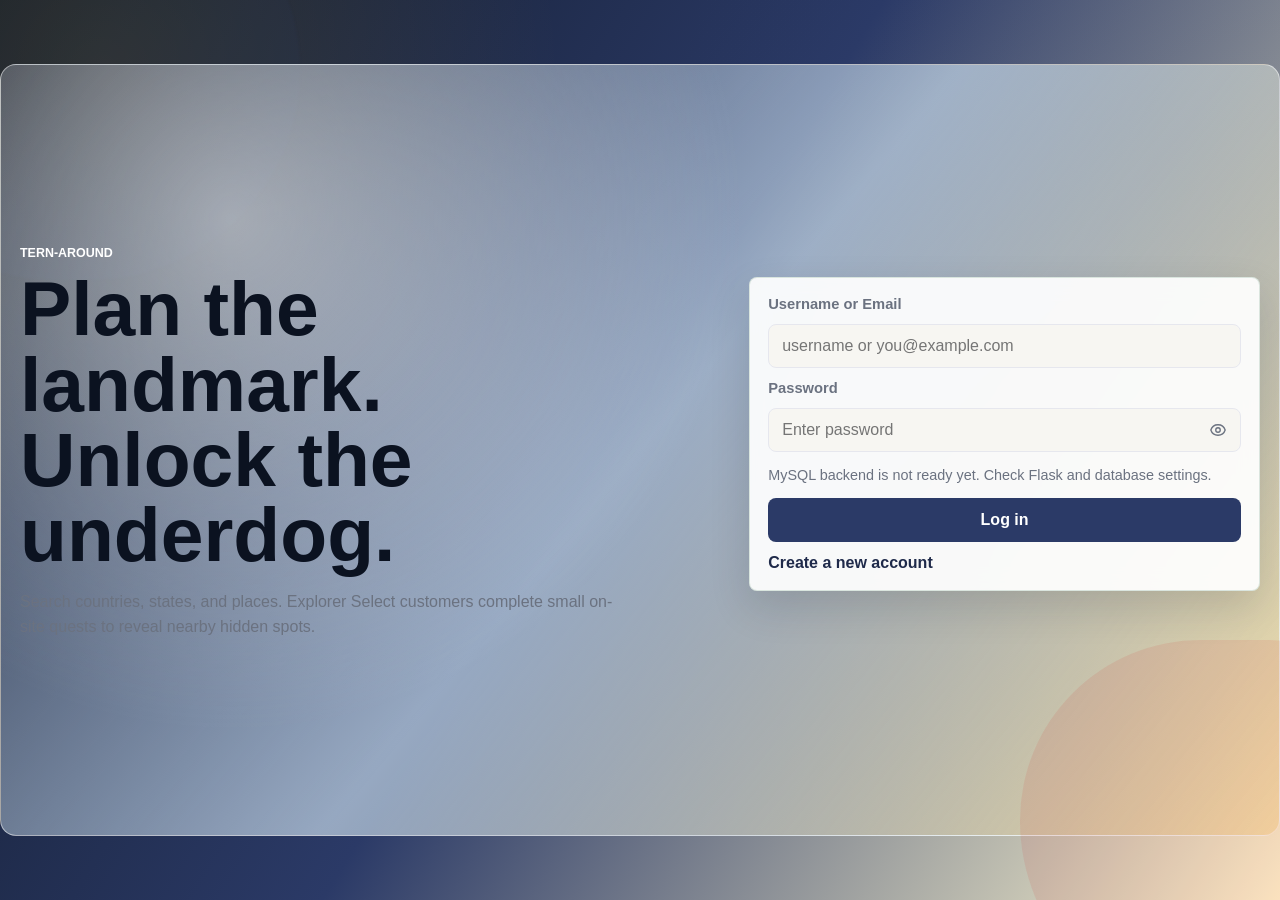
==== commit 68f58a8b: "password eye icon" ====
--- a/index.html
+++ b/index.html
@@ -9,8 +9,7 @@
   <meta name="apple-mobile-web-app-status-bar-style" content="default">
   <meta name="theme-color" content="#6366f1">
   <title>Tern-Around</title>
-  <link rel="icon" type="image/png" href="favicon.ico" sizes="32x32">
-  <link rel="apple-touch-icon" href="favicon.ico">
+  <link rel="icon" type="image/png" href="favicon.png">
   <link rel="stylesheet" href="style.css">
 </head>
 
@@ -32,7 +31,15 @@
           required>
 
         <label for="login-password-input">Password</label>
-        <input id="login-password-input" name="password" type="password" placeholder="Enter password" required>
+        <div class="field-with-toggle">
+          <input id="login-password-input" name="password" type="password" placeholder="Enter password" required>
+          <button type="button" class="toggle-password" data-target="login-password-input" aria-pressed="false" aria-label="Show password">
+            <svg width="18" height="18" fill="none" stroke="currentColor" stroke-width="1.8" viewBox="0 0 24 24" aria-hidden="true">
+              <path stroke-linecap="round" stroke-linejoin="round" d="M2.458 12C3.732 7.943 7.523 5 12 5s8.268 2.943 9.542 7c-1.274 4.057-5.065 7-9.542 7S3.732 16.057 2.458 12z"></path>
+              <path stroke-linecap="round" stroke-linejoin="round" d="M12 15a3 3 0 100-6 3 3 0 000 6z"></path>
+            </svg>
+          </button>
+        </div>
 
         <p class="api-status" id="login-status" aria-live="polite"></p>
 
@@ -59,12 +66,28 @@
         <input id="signup-email-input" name="email" type="email" placeholder="you@example.com" required>
 
         <label for="signup-password-input">Password</label>
-        <input id="signup-password-input" name="password" type="password" placeholder="Create password"
-          minlength="8" autocomplete="new-password" required>
+        <div class="field-with-toggle">
+          <input id="signup-password-input" name="password" type="password" placeholder="Create password"
+            minlength="8" autocomplete="new-password" required>
+          <button type="button" class="toggle-password" data-target="signup-password-input" aria-pressed="false" aria-label="Show password">
+            <svg width="18" height="18" fill="none" stroke="currentColor" stroke-width="1.8" viewBox="0 0 24 24" aria-hidden="true">
+              <path stroke-linecap="round" stroke-linejoin="round" d="M2.458 12C3.732 7.943 7.523 5 12 5s8.268 2.943 9.542 7c-1.274 4.057-5.065 7-9.542 7S3.732 16.057 2.458 12z"></path>
+              <path stroke-linecap="round" stroke-linejoin="round" d="M12 15a3 3 0 100-6 3 3 0 000 6z"></path>
+            </svg>
+          </button>
+        </div>
 
         <label for="signup-confirm-password-input">Confirm Password</label>
-        <input id="signup-confirm-password-input" name="confirmPassword" type="password"
-          placeholder="Re-enter password" minlength="8" autocomplete="new-password" required>
+        <div class="field-with-toggle">
+          <input id="signup-confirm-password-input" name="confirmPassword" type="password"
+            placeholder="Re-enter password" minlength="8" autocomplete="new-password" required>
+          <button type="button" class="toggle-password" data-target="signup-confirm-password-input" aria-pressed="false" aria-label="Show password">
+            <svg width="18" height="18" fill="none" stroke="currentColor" stroke-width="1.8" viewBox="0 0 24 24" aria-hidden="true">
+              <path stroke-linecap="round" stroke-linejoin="round" d="M2.458 12C3.732 7.943 7.523 5 12 5s8.268 2.943 9.542 7c-1.274 4.057-5.065 7-9.542 7S3.732 16.057 2.458 12z"></path>
+              <path stroke-linecap="round" stroke-linejoin="round" d="M12 15a3 3 0 100-6 3 3 0 000 6z"></path>
+            </svg>
+          </button>
+        </div>
 
         <p class="form-help">Use at least 8 characters with uppercase, lowercase, a number, and a symbol.</p>
 
--- a/style.css
+++ b/style.css
@@ -520,6 +520,31 @@
   object-fit: cover;
 }
 
+/* Password field toggle styles */
+.field-with-toggle {
+  position: relative;
+}
+.field-with-toggle input {
+  padding-right: 46px; /* space for the toggle button */
+}
+.field-with-toggle .toggle-password {
+  position: absolute;
+  right: 8px;
+  top: 50%;
+  transform: translateY(-50%);
+  border: 0;
+  background: transparent;
+  padding: 6px;
+  display: inline-flex;
+  align-items: center;
+  justify-content: center;
+  color: var(--muted);
+}
+.field-with-toggle .toggle-password:focus {
+  outline: 2px solid rgba(43,58,103,0.18);
+  border-radius: 6px;
+}
+
 .place-card span {
   display: grid;
   align-content: center;
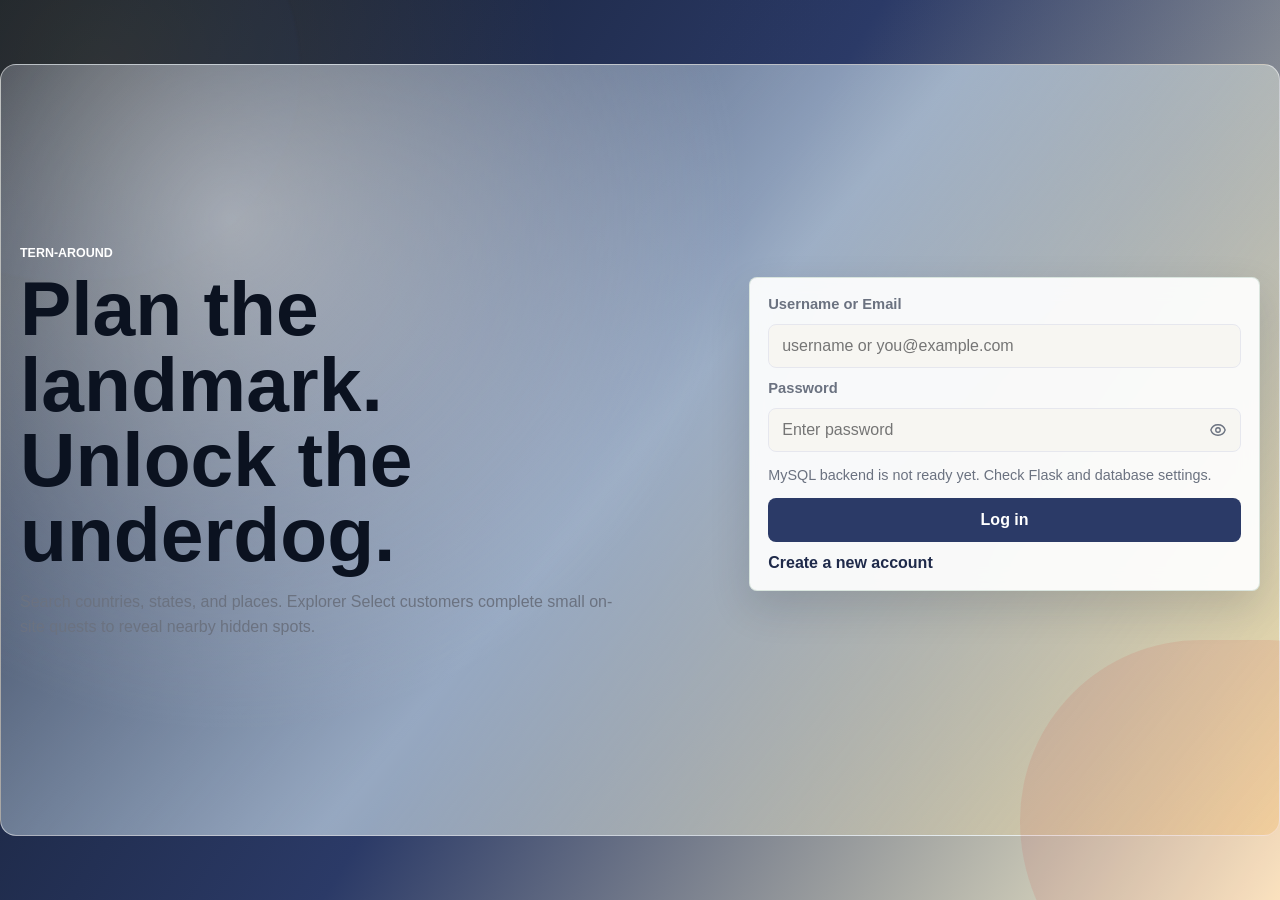
==== commit 61df322a: "removed hand wave" ====
--- a/index.html
+++ b/index.html
@@ -144,6 +144,7 @@
       <!-- hidden element kept for script compat -->
       <nav class="app-nav">
         <span id="pass-status" class="is-hidden">Explorer Select</span>
+        <button type="button" class="app-nav-button" id="nav-booking-button">Book</button>
         <button type="button" class="app-nav-button" id="nav-wishlist-button">Wishlist</button>
       </nav>
 
@@ -185,6 +186,21 @@
 
           <article class="detail-panel" id="detail-panel" aria-live="polite"></article>
         </section>
+
+      </section>
+
+      <section class="is-hidden" id="booking-section" aria-label="Booking section">
+        <header class="profile-page-header">
+          <div class="profile-header-left">
+            <button type="button" class="back-button" id="booking-back-button">
+              <svg width="20" height="20" fill="none" stroke="currentColor" stroke-width="2" viewBox="0 0 24 24">
+                <path stroke-linecap="round" stroke-linejoin="round" d="M10 19l-7-7m0 0l7-7m-7 7h18"></path>
+              </svg>
+              Back to Explore
+            </button>
+            <h1 class="profile-page-title">Book</h1>
+          </div>
+        </header>
 
         <section class="booking-panel" aria-labelledby="booking-title">
           <div class="section-heading">
@@ -321,7 +337,6 @@
   <div class="modal-backdrop is-hidden" id="logout-modal" role="dialog" aria-modal="true"
     aria-labelledby="logout-modal-title">
     <div class="modal-card">
-      <div class="modal-icon">👋</div>
       <h2 id="logout-modal-title">Log out?</h2>
       <p>You'll need to sign back in to access your saved trips and profile.</p>
       <div class="modal-actions">
--- a/style.css
+++ b/style.css
@@ -545,6 +545,13 @@
   border-radius: 6px;
 }
 
+/* Tag chips in detail panel */
+.tags-panel { margin: 12px 0; }
+.tag-list { display: flex; gap: 8px; flex-wrap: wrap; }
+.tag-chip { display: inline-flex; align-items: center; gap: 8px; padding: 6px 10px; border-radius: 999px; background: #f3f4f6; border: 1px solid var(--line); color: var(--accent-dark); font-weight: 700; cursor: default; }
+.tag-chip .tag-remove { display: inline-flex; align-items: center; justify-content: center; margin-left: 6px; padding: 2px; border-radius: 6px; background: transparent; color: var(--muted); cursor: pointer; }
+.tag-chip .tag-remove:hover { color: var(--coral); }
+
 .place-card span {
   display: grid;
   align-content: center;
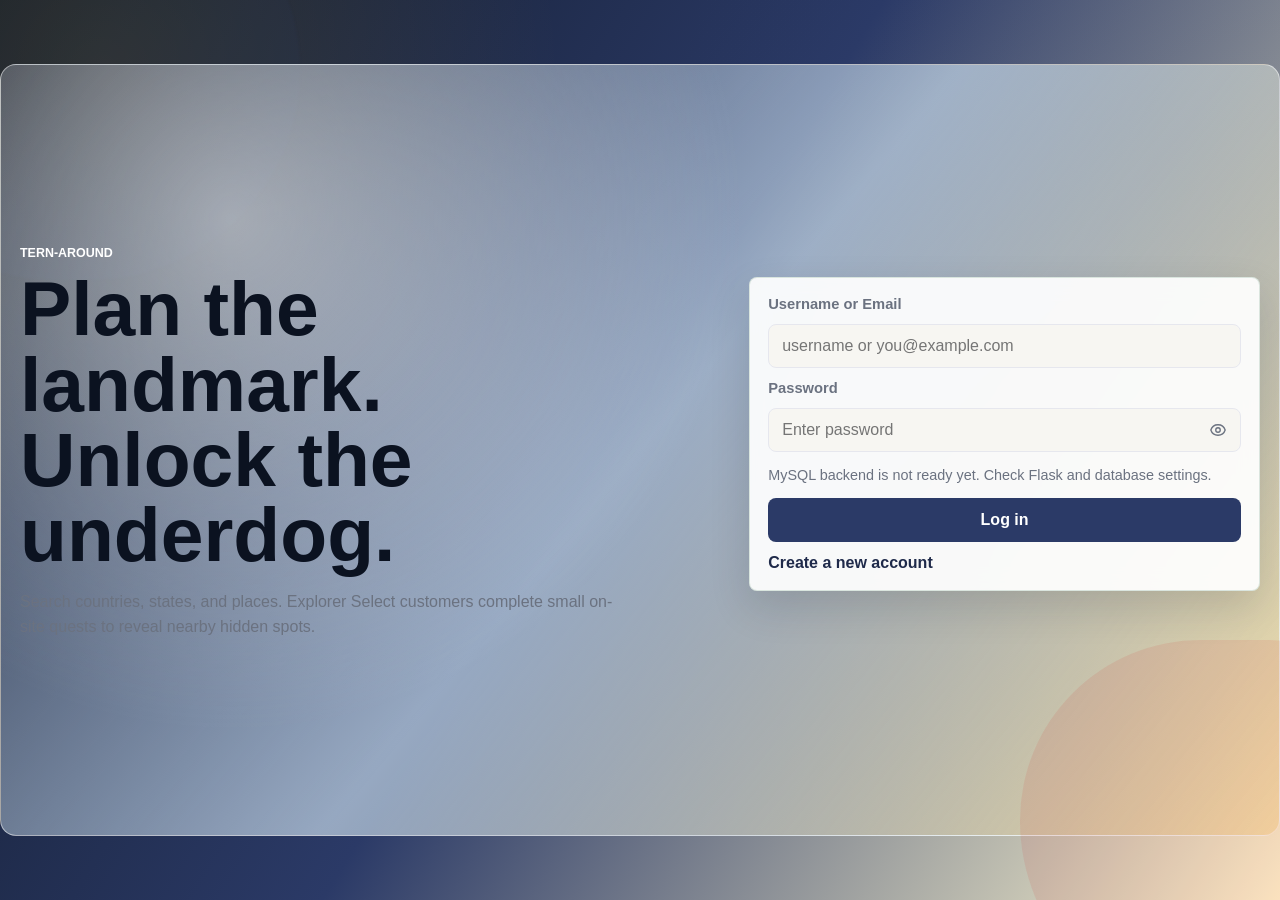
==== commit e41294e0: "terms and conditions section" ====
--- a/index.html
+++ b/index.html
@@ -88,6 +88,13 @@
             </svg>
           </button>
         </div>
+
+        <label class="terms-agreement" for="signup-terms-input">
+          <input id="signup-terms-input" name="termsAccepted" type="checkbox" required>
+          <span>
+            I agree to the <a href="/terms">Terms and Conditions</a>.
+          </span>
+        </label>
 
         <p class="form-help">Use at least 8 characters with uppercase, lowercase, a number, and a symbol.</p>
 
@@ -349,4 +356,4 @@
   <script src="script.js"></script>
 </body>
 
-</html>+</html>
--- a/style.css
+++ b/style.css
@@ -223,6 +223,35 @@
   border-color: var(--accent);
 }
 
+.terms-agreement {
+  display: flex;
+  align-items: flex-start;
+  gap: 10px;
+  margin-top: 4px;
+  color: var(--muted);
+  font-size: 0.92rem;
+  line-height: 1.45;
+}
+
+.terms-agreement input {
+  width: 18px;
+  height: 18px;
+  margin-top: 2px;
+  flex: 0 0 auto;
+  accent-color: var(--accent);
+}
+
+.terms-agreement a {
+  color: var(--accent-dark);
+  font-weight: 700;
+  text-decoration-thickness: 2px;
+  text-underline-offset: 2px;
+}
+
+.terms-agreement a:hover {
+  color: var(--coral);
+}
+
 .select-toggle {
   display: flex;
   align-items: center;
@@ -967,6 +996,10 @@
   border-radius: 8px;
   background: #101010;
   object-fit: cover;
+}
+
+.visit-capture-panel video.is-flipped {
+  transform: scaleX(-1);
 }
 
 .visit-capture-actions {
@@ -1514,10 +1547,15 @@
   align-items: center;
   justify-content: center;
   gap: 5px;
+  position: sticky;
+  right: 0;
+  margin-left: auto;
+  z-index: 1;
   border: 1px dashed var(--accent);
   color: var(--accent-dark);
   font-weight: 700;
   background: var(--paper);
+  box-shadow: -8px 0 12px rgba(255, 255, 255, 0.92);
 }
 
 .badge-strip-all-btn:hover {
@@ -1658,4 +1696,106 @@
 
 #open-profile-button .avatar-chip-caret {
   display: none;
-}+}
+
+.legal-page {
+  min-height: 100vh;
+  padding: 40px 20px;
+  background:
+    radial-gradient(circle at 14% 10%, rgba(255, 212, 64, 0.16), transparent 26%),
+    radial-gradient(circle at 84% 18%, rgba(43, 58, 103, 0.18), transparent 28%),
+    linear-gradient(145deg, #0f1724 0%, #2b3a67 46%, #fff7d0 100%);
+}
+
+.legal-shell {
+  width: min(920px, 100%);
+  margin: 0 auto;
+  padding: 28px;
+  border: 1px solid rgba(255, 255, 255, 0.28);
+  border-radius: 20px;
+  background: rgba(255, 255, 255, 0.94);
+  box-shadow: var(--shadow);
+}
+
+.legal-shell .eyebrow {
+  color: var(--accent-dark);
+}
+
+.legal-shell h1 {
+  margin-bottom: 12px;
+  font-size: clamp(2.1rem, 5vw, 3.8rem);
+  line-height: 1;
+}
+
+.legal-shell .legal-meta {
+  margin-bottom: 28px;
+  color: var(--muted);
+  font-size: 0.95rem;
+}
+
+.legal-content {
+  display: grid;
+  gap: 18px;
+}
+
+.legal-content section {
+  padding: 18px;
+  border: 1px solid var(--line);
+  border-radius: 16px;
+  background: rgba(247, 246, 242, 0.82);
+}
+
+.legal-content h2 {
+  margin-bottom: 8px;
+  font-size: 1.2rem;
+}
+
+.legal-content p,
+.legal-content li {
+  color: var(--ink);
+}
+
+.legal-content ul {
+  margin: 0;
+  padding-left: 20px;
+  display: grid;
+  gap: 8px;
+}
+
+.legal-actions {
+  display: flex;
+  flex-wrap: wrap;
+  gap: 12px;
+  margin-top: 26px;
+}
+
+.legal-actions a {
+  display: inline-flex;
+  align-items: center;
+  justify-content: center;
+  min-height: 44px;
+  padding: 0 16px;
+  border: 1px solid var(--line);
+  border-radius: 8px;
+  text-decoration: none;
+  font-weight: 700;
+}
+
+.legal-actions .primary-link {
+  color: #ffffff;
+  background: var(--accent);
+  border-color: var(--accent);
+}
+
+.legal-actions .primary-link:hover {
+  background: var(--accent-dark);
+}
+
+.legal-actions .secondary-link {
+  color: var(--accent-dark);
+  background: #ffffff;
+}
+
+.legal-actions .secondary-link:hover {
+  border-color: var(--accent);
+}
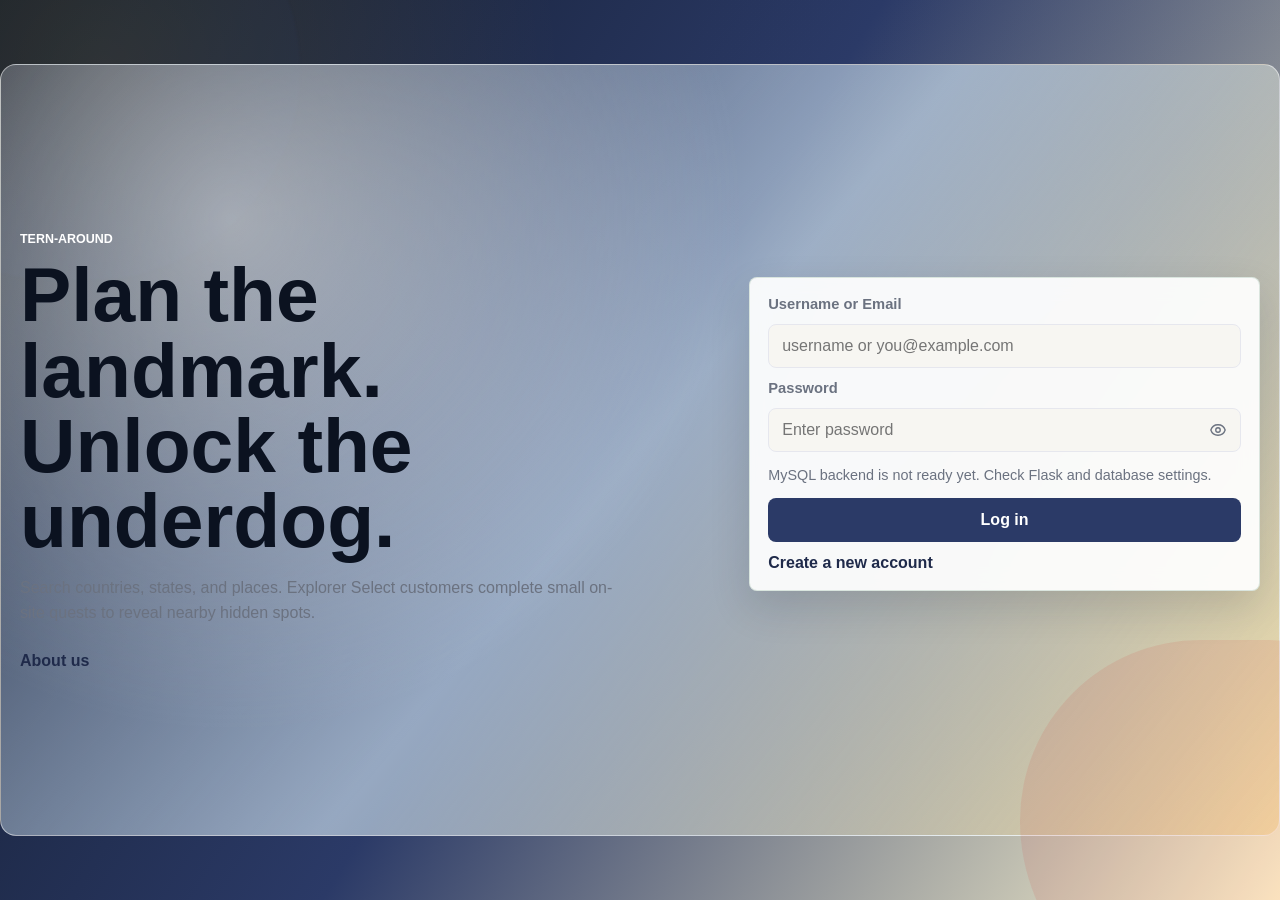
==== commit e217d054: "about section addition" ====
--- a/index.html
+++ b/index.html
@@ -23,6 +23,8 @@
           Search countries, states, and places. Explorer Select customers complete small
           on-site quests to reveal nearby hidden spots.
         </p>
+
+        <a class="text-action page-link" href="/about">About us</a>
       </div>
 
       <form class="login-card" id="login-form">
@@ -56,6 +58,8 @@
         <p>
           Sign up to save your profile, unlock Explorer Select access, and keep your quest progress.
         </p>
+
+        <a class="text-action page-link" href="/about">About us</a>
       </div>
 
       <form class="login-card" id="signup-form">
--- a/style.css
+++ b/style.css
@@ -112,6 +112,112 @@
   max-width: 620px;
 }
 
+.about-section {
+  margin-top: 28px;
+  padding: 18px;
+  border: 1px solid rgba(255, 255, 255, 0.58);
+  border-radius: 14px;
+  background:
+    linear-gradient(180deg, rgba(255, 255, 255, 0.94), rgba(250, 252, 255, 0.88));
+  box-shadow: 0 12px 28px rgba(11, 18, 32, 0.12);
+}
+
+.about-section h2 {
+  margin-bottom: 10px;
+  font-size: clamp(1.3rem, 2vw, 1.8rem);
+}
+
+.about-section p {
+  color: var(--muted);
+}
+
+.creator-grid {
+  display: grid;
+  grid-template-columns: repeat(auto-fit, minmax(150px, 1fr));
+  gap: 12px;
+  margin-top: 18px;
+}
+
+.creator-card {
+  padding: 14px 14px 13px;
+  border: 1px solid var(--line);
+  border-radius: 12px;
+  background: rgba(255, 255, 255, 0.92);
+}
+
+.creator-card h3 {
+  margin-bottom: 4px;
+  font-size: 1rem;
+  line-height: 1.25;
+}
+
+.creator-card p {
+  margin-bottom: 0;
+  font-size: 0.92rem;
+}
+
+.creator-link {
+  color: var(--accent-dark);
+  text-decoration: none;
+}
+
+.creator-link:hover {
+  color: var(--coral);
+  text-decoration: underline;
+  text-underline-offset: 2px;
+}
+
+.creator-tags {
+  display: flex;
+  flex-wrap: wrap;
+  gap: 8px;
+  margin: 10px 0 8px;
+}
+
+.creator-tag {
+  display: inline-flex;
+  align-items: center;
+  min-height: 32px;
+  padding: 0 10px;
+  border-radius: 999px;
+  border: 1px solid var(--line);
+  font-size: 0.84rem;
+  font-weight: 700;
+  text-decoration: none;
+  background: rgba(255, 255, 255, 0.88);
+}
+
+.creator-tag:hover {
+  text-decoration: none;
+  transform: translateY(-1px);
+}
+
+.creator-icon-tag {
+  width: 36px;
+  padding: 0;
+  justify-content: center;
+}
+
+.creator-icon-tag svg {
+  display: block;
+}
+
+.creator-tag-github {
+  color: #0f172a;
+}
+
+.creator-tag-linkedin {
+  color: #0a66c2;
+}
+
+.page-link {
+  display: inline-flex;
+  align-self: flex-start;
+  margin-top: 10px;
+  padding: 0;
+  text-decoration: none;
+}
+
 .eyebrow,
 .section-kicker,
 .lock-label,
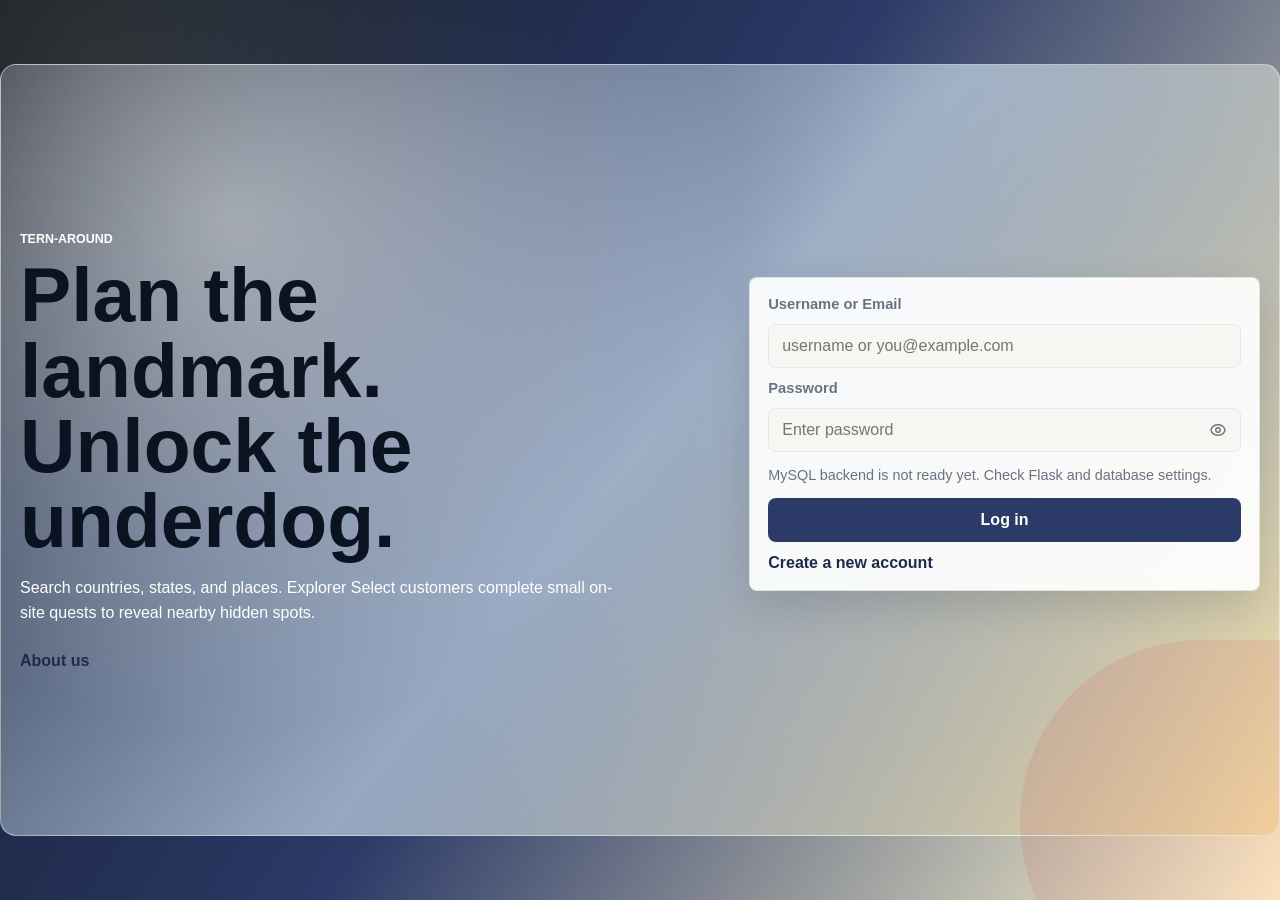
==== commit b3b03534: "eh" ====
--- a/index.html
+++ b/index.html
@@ -9,7 +9,8 @@
   <meta name="apple-mobile-web-app-status-bar-style" content="default">
   <meta name="theme-color" content="#6366f1">
   <title>Tern-Around</title>
-  <link rel="icon" type="image/png" href="favicon.png">
+  <link rel="icon" type="image/png" sizes="any" href="favicon.png?v=2">
+  <link rel="shortcut icon" href="favicon.ico?v=2">
   <link rel="stylesheet" href="style.css">
 </head>
 
@@ -19,7 +20,7 @@
       <div class="brand-panel">
         <p class="eyebrow">Tern-Around</p>
         <h1 id="login-title">Plan the landmark. Unlock the underdog.</h1>
-        <p>
+        <p style="color: rgb(255, 255, 255);" >
           Search countries, states, and places. Explorer Select customers complete small
           on-site quests to reveal nearby hidden spots.
         </p>
